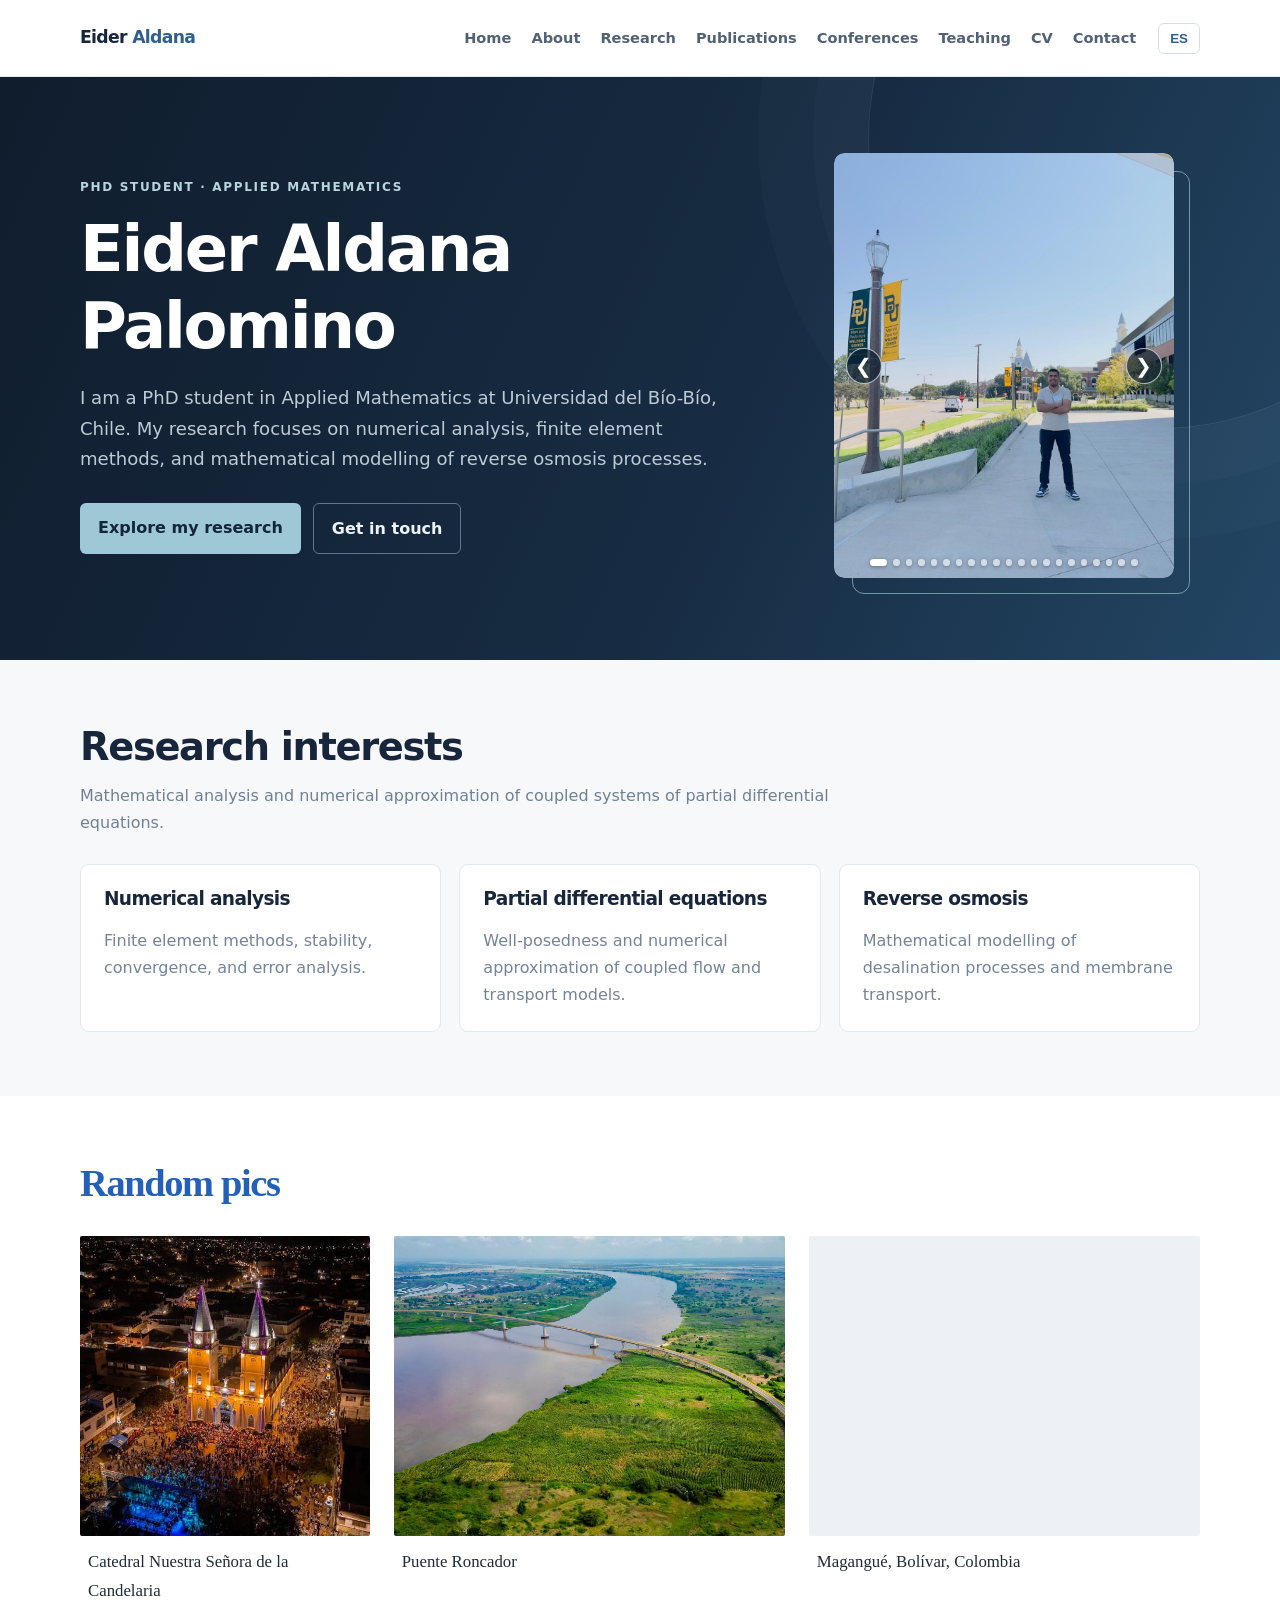
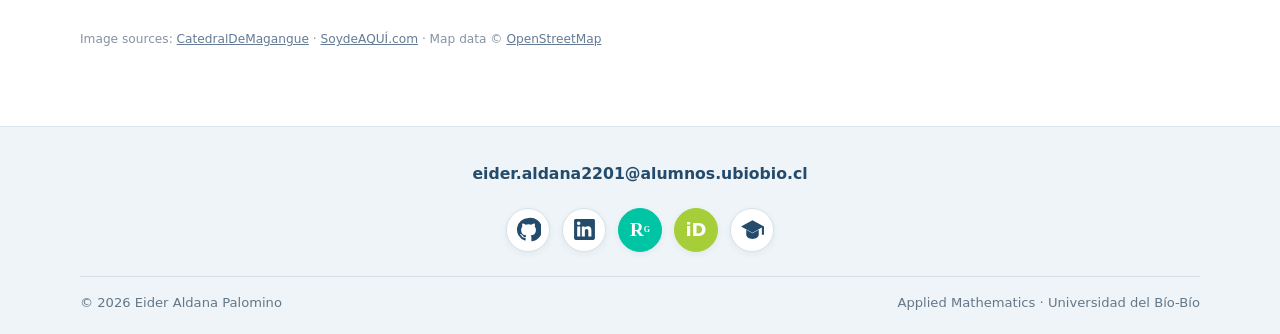
==== index.html @ 588ac763 "Publish academic personal website" ====
<!doctype html>
<html lang="en">
<head>
  <meta charset="utf-8">
  <meta name="viewport" content="width=device-width, initial-scale=1">
  <meta name="description" content="Academic website of Eider Aldana Palomino, PhD student in Applied Mathematics.">
  <title>Eider Aldana | Applied Mathematics</title>
  <link rel="stylesheet" href="styles.css">
</head>
<body data-en-title="Eider Aldana | Applied Mathematics" data-es-title="Eider Aldana | Matemática Aplicada">

<header class="site-header">
  <div class="container header-inner">
    <a class="brand" href="index.html">Eider <span>Aldana</span></a>
    <button class="menu-toggle" aria-label="Open navigation">Menu</button>
    <div class="nav-wrap">
      <nav aria-label="Main navigation">
        <a href="index.html" data-en="Home" data-es="Inicio">Home</a>
        <a href="about.html" data-en="About" data-es="Perfil">About</a>
        <a href="research.html" data-en="Research" data-es="Investigación">Research</a>
        <a href="publications.html" data-en="Publications" data-es="Publicaciones">Publications</a>
        <a href="conferences.html" data-en="Conferences" data-es="Congresos">Conferences</a>
        <a href="teaching.html" data-en="Teaching" data-es="Docencia">Teaching</a>
        <a href="cv.html" data-en="CV" data-es="CV">CV</a>
        <a href="contact.html" data-en="Contact" data-es="Contacto">Contact</a>
      </nav>
      <button class="lang-switch" data-lang-label aria-label="Change language">ES</button>
    </div>
  </div>
</header>

<main>
  <section class="hero">
    <div class="container hero-grid">
      <div>
        <div class="eyebrow" data-en="PhD student · Applied Mathematics" data-es="Estudiante de Doctorado · Matemática Aplicada">PhD student · Applied Mathematics</div>
        <h1>Eider Aldana<br>Palomino</h1>
        <p class="lead" data-en="I am a PhD student in Applied Mathematics at Universidad del Bío-Bío, Chile. My research focuses on numerical analysis, finite element methods, and mathematical modelling of reverse osmosis processes." data-es="Soy estudiante del Doctorado en Matemática Aplicada de la Universidad del Bío-Bío, Chile. Mi investigación se centra en análisis numérico, métodos de elementos finitos y modelación matemática de procesos de ósmosis inversa.">I am a PhD student in Applied Mathematics at Universidad del Bío-Bío, Chile. My research focuses on numerical analysis, finite element methods, and mathematical modelling of reverse osmosis processes.</p>
        <div class="hero-actions">
          <a class="button" href="research.html" data-en="Explore my research" data-es="Conoce mi investigación">Explore my research</a>
          <a class="button secondary" href="contact.html" data-en="Get in touch" data-es="Contacto">Get in touch</a>
        </div>
      </div>
      <div class="portrait-wrap photo-carousel" role="region" aria-roledescription="carousel" aria-label="Photo gallery">
        <div class="carousel-stage">
          <img class="portrait carousel-image is-active" src="assets/profile.jpg" alt="Eider Aldana at Baylor University campus" fetchpriority="high">
        </div>
        <button class="carousel-control carousel-prev" type="button" aria-label="Previous photo">&#10094;</button>
        <button class="carousel-control carousel-next" type="button" aria-label="Next photo">&#10095;</button>
        <div class="carousel-indicators" aria-label="Choose a photo"></div>
      </div>
    </div>
  </section>
  <section class="section">
    <div class="container">
      <h2 data-en="Research interests" data-es="Líneas de investigación">Research interests</h2>
      <p class="section-intro" data-en="Mathematical analysis and numerical approximation of coupled systems of partial differential equations." data-es="Análisis matemático y aproximación numérica de sistemas acoplados de ecuaciones diferenciales parciales.">Mathematical analysis and numerical approximation of coupled systems of partial differential equations.</p>
      <div class="cards">
        <article class="card"><h3 data-en="Numerical analysis" data-es="Análisis numérico">Numerical analysis</h3><p data-en="Finite element methods, stability, convergence, and error analysis." data-es="Métodos de elementos finitos, estabilidad, convergencia y análisis de error.">Finite element methods, stability, convergence, and error analysis.</p></article>
        <article class="card"><h3 data-en="Partial differential equations" data-es="Ecuaciones diferenciales parciales">Partial differential equations</h3><p data-en="Well-posedness and numerical approximation of coupled flow and transport models." data-es="Buena formulación y aproximación numérica de modelos acoplados de flujo y transporte.">Well-posedness and numerical approximation of coupled flow and transport models.</p></article>
        <article class="card"><h3 data-en="Reverse osmosis" data-es="Ósmosis inversa">Reverse osmosis</h3><p data-en="Mathematical modelling of desalination processes and membrane transport." data-es="Modelación matemática de procesos de desalinización y transporte a través de membranas.">Mathematical modelling of desalination processes and membrane transport.</p></article>
      </div>
    </div>
  </section>

  <section class="section random-pics">
    <div class="container">
      <h2 data-en="Random pics" data-es="Fotografías">Random pics</h2>
      <div class="photo-grid">
        <figure class="photo-card">
          <img src="assets/Iglesia.jpeg" alt="Catedral Nuestra Señora de la Candelaria in Barranquilla">
          <figcaption data-en="Catedral Nuestra Señora de la Candelaria" data-es="Catedral Nuestra Señora de la Candelaria">Catedral Nuestra Señora de la Candelaria</figcaption>
        </figure>
        <figure class="photo-card">
          <img src="assets/Puente.jpg" alt="Puente Roncador">
          <figcaption data-en="Puente Roncador" data-es="Puente Roncador">Puente Roncador</figcaption>
        </figure>
        <figure class="photo-card map-card">
          <iframe title="Map of Magangué, Bolívar, Colombia" loading="lazy"
            src="https://www.openstreetmap.org/export/embed.html?bbox=-74.82%2C9.20%2C-74.69%2C9.29&layer=mapnik&marker=9.2412%2C-74.7567"></iframe>
          <figcaption data-en="Magangué, Bolívar, Colombia" data-es="Magangué, Bolívar, Colombia">Magangué, Bolívar, Colombia</figcaption>
        </figure>
      </div>
      <p class="image-credits">Image sources: <a href="https://www.facebook.com/CatedralDeMagangue/photos/929983806004575/" target="_blank" rel="noopener">CatedralDeMagangue</a> · <a href="https://www.facebook.com/soydeaqui.co/posts/el-imponente-puente-roncador-ubicado-en-magangu%C3%A9-bol%C3%ADvar/1039724441500124/" target="_blank" rel="noopener">SoydeAQUÍ.com</a> · Map data © <a href="https://www.openstreetmap.org/" target="_blank" rel="noopener">OpenStreetMap</a></p>
    </div>
  </section>

</main>

<footer class="site-footer">
  <div class="footer-pattern"></div>
  <div class="container footer-content">
    <p class="footer-email"><a href="mailto:eider.aldana2201@alumnos.ubiobio.cl">eider.aldana2201@alumnos.ubiobio.cl</a></p>
    <div class="social-icons" aria-label="Academic and social profiles">
      <a href="https://github.com/eideraldana22-glitch" target="_blank" rel="noopener" aria-label="GitHub" title="GitHub"><svg viewBox="0 0 24 24" aria-hidden="true"><path fill="currentColor" d="M12 .9a11.1 11.1 0 0 0-3.51 21.63c.55.1.76-.24.76-.54v-2.1c-3.1.67-3.76-1.32-3.76-1.32-.5-1.28-1.23-1.62-1.23-1.62-1.01-.69.08-.68.08-.68 1.12.08 1.71 1.15 1.71 1.15 1 .1.75 2.45 3.3 1.75.1-.72.39-1.21.7-1.49-2.48-.28-5.09-1.24-5.09-5.52 0-1.22.44-2.22 1.15-3-.12-.28-.5-1.42.11-2.96 0 0 .94-.3 3.05 1.15a10.6 10.6 0 0 1 5.55 0c2.11-1.45 3.05-1.15 3.05-1.15.61 1.54.23 2.68.11 2.96.72.78 1.15 1.78 1.15 3 0 4.29-2.61 5.23-5.1 5.51.4.35.75 1.02.75 2.06v3.06c0 .3.2.65.76.54A11.1 11.1 0 0 0 12 .9Z"/></svg></a>
      <a href="https://www.linkedin.com/in/eider-aldana-palomino-7b8054126/" target="_blank" rel="noopener" aria-label="LinkedIn" title="LinkedIn"><svg viewBox="0 0 24 24" aria-hidden="true"><path fill="currentColor" d="M20.45 2H3.55C2.69 2 2 2.68 2 3.52v16.96c0 .84.69 1.52 1.55 1.52h16.9c.86 0 1.55-.68 1.55-1.52V3.52c0-.84-.69-1.52-1.55-1.52ZM7.93 18.6H4.98V9.1h2.95v9.5ZM6.45 7.8a1.71 1.71 0 1 1 0-3.42 1.71 1.71 0 0 1 0 3.42Zm12.17 10.8h-2.94v-4.62c0-1.1-.02-2.52-1.54-2.52-1.54 0-1.78 1.2-1.78 2.44v4.7H9.42V9.1h2.82v1.3h.04c.39-.74 1.35-1.52 2.78-1.52 2.98 0 3.56 1.96 3.56 4.5v5.22Z"/></svg></a>
      <a class="researchgate" href="https://www.researchgate.net/profile/Eider-Aldana?ev=hdr_xprf" target="_blank" rel="noopener" aria-label="ResearchGate" title="ResearchGate">R<sup>G</sup></a>
      <a class="orcid" href="https://orcid.org/my-orcid?orcid=0009-0004-5423-2058" target="_blank" rel="noopener" aria-label="ORCID" title="ORCID">iD</a>
      <a href="https://scholar.google.com/citations?user=9S6vD0QAAAAJ&hl=es&oi=ao" target="_blank" rel="noopener" aria-label="Google Scholar" title="Google Scholar"><svg viewBox="0 0 24 24" aria-hidden="true"><path fill="currentColor" d="M12 3 1 9l11 6 9-4.91V17h2V9L12 3Zm-6 9.27V17c0 2.21 2.69 4 6 4s6-1.79 6-4v-4.73l-6 3.27-6-3.27Z"/></svg></a>
    </div>
    <div class="footer-bottom"><span>© 2026 Eider Aldana Palomino</span><span data-en="Applied Mathematics · Universidad del Bío-Bío" data-es="Matemática Aplicada · Universidad del Bío-Bío">Applied Mathematics · Universidad del Bío-Bío</span></div>
  </div>
</footer>
<script src="script.js"></script>

</body>
</html>
---- styles.css ----
:root {
  --ink: #17263a;
  --muted: #64748b;
  --paper: #f7f8fa;
  --white: #fff;
  --line: #e4e9ef;
  --blue: #315f91;
  --blue-dark: #203f62;
  --cyan: #9ec8d6;
  --navy: #14263a;
  --navy-deep: #0e1b2a;
  --max: 1120px;
}
* { box-sizing: border-box; }
html { scroll-behavior: smooth; }
body { margin: 0; color: var(--ink); background: var(--paper); font: 16px/1.7 Inter, ui-sans-serif, system-ui, -apple-system, BlinkMacSystemFont, "Segoe UI", sans-serif; }
a { color: var(--blue); text-decoration: none; }
a:hover { color: var(--cyan); }
.container { width: min(var(--max), calc(100% - 44px)); margin: 0 auto; }
.site-header { position: sticky; top: 0; z-index: 20; background: rgba(255,255,255,.96); border-bottom: 1px solid var(--line); backdrop-filter: blur(12px); }
.header-inner { min-height: 76px; display: flex; align-items: center; justify-content: space-between; gap: 24px; }
.brand { color: var(--ink); font-weight: 800; letter-spacing: -.04em; font-size: 1.08rem; white-space: nowrap; }
.brand span { color: var(--blue); }
.nav-wrap { display: flex; align-items: center; gap: 22px; }
nav { display: flex; align-items: center; gap: 20px; }
nav a { color: #536174; font-size: .91rem; font-weight: 600; }
nav a:hover, nav a[aria-current="page"] { color: var(--blue); }
nav a[aria-current="page"] { box-shadow: inset 0 -2px var(--cyan); padding-bottom: 7px; }
.lang-switch { border: 1px solid #d6dee7; background: white; color: var(--blue); border-radius: 6px; padding: 7px 11px; font-weight: 700; cursor: pointer; }
.menu-toggle { display: none; border: 1px solid var(--line); background: white; border-radius: 8px; padding: 8px 10px; color: var(--ink); }
.hero { background: linear-gradient(115deg,#101d2d 0%,#172c43 58%,#234664 100%); color: white; padding: 76px 0 82px; position: relative; overflow: hidden; }
.hero:after { content: ""; position: absolute; width: 580px; height: 580px; border: 1px solid rgba(185,218,230,.12); border-radius: 50%; right: -170px; top: -230px; box-shadow: 0 0 0 55px rgba(185,218,230,.025),0 0 0 110px rgba(185,218,230,.02); }
.hero-grid { display: grid; grid-template-columns: 1.25fr .75fr; gap: 72px; align-items: center; position: relative; z-index: 1; }
.eyebrow { color: #b8d4df; font-weight: 800; text-transform: uppercase; letter-spacing: .14em; font-size: .75rem; }
h1,h2,h3 { line-height: 1.2; letter-spacing: -.035em; }
h1 { font-size: clamp(2.6rem, 5vw, 4.4rem); margin: 14px 0 18px; }
.hero h1 span { color: var(--cyan); }
h2 { font-size: clamp(1.8rem, 3vw, 2.45rem); margin: 0 0 20px; }
h3 { font-size: 1.16rem; margin: 0 0 8px; }
.lead { color: #bdcbd7; font-size: 1.13rem; max-width: 680px; }
.hero-actions { display: flex; flex-wrap: wrap; gap: 12px; margin-top: 28px; }
.button { display: inline-block; padding: 11px 18px; border-radius: 6px; background: var(--cyan); color: #13263a; font-weight: 750; }
.button:hover { background: #c4e0e8; color: #13263a; }
.button.secondary { background: transparent; color: #edf3f7; border: 1px solid #62758a; }
.button.secondary:hover { background: rgba(255,255,255,.08); }
.portrait-wrap { position: relative; max-width: 340px; justify-self: center; }
.portrait-wrap:before { content: ""; position: absolute; inset: 18px -16px -16px 18px; border: 1px solid rgba(158,200,214,.65); border-radius: 12px; }
.portrait { position: relative; display: block; width: 100%; aspect-ratio: 4/5; object-fit: cover; object-position: 56% 45%; border-radius: 10px; box-shadow: 0 18px 50px #07142166; }
.page-hero { background: linear-gradient(115deg,#101d2d 0%,#172c43 58%,#234664 100%); color: white; padding: 58px 0 52px; }
.page-hero h1 { font-size: clamp(2.25rem, 4vw, 3.3rem); margin: 8px 0 10px; }
.page-hero p { color: #bdcbd7; max-width: 760px; margin: 0; }
.section { padding: 64px 0; }
.section.alt { background: #eef2f6; }
.section-intro { max-width: 760px; color: #718093; margin-top: -8px; }
.cards { display: grid; grid-template-columns: repeat(3, 1fr); gap: 18px; margin-top: 28px; }
.card { border: 1px solid #e2e8ee; border-radius: 9px; padding: 23px; background: white; }
.card p { color: #748397; margin-bottom: 0; }
.tag-list { display: flex; flex-wrap: wrap; gap: 8px; padding: 0; list-style: none; }
.tag-list li { background: #eaf0f5; color: #34516b; border-radius: 4px; padding: 5px 11px; font-size: .84rem; font-weight: 650; }
.content-narrow { max-width: 850px; }
.prose p { color: #687789; }
.prose ul { padding-left: 22px; }
.prose li { margin: 8px 0; }
.item { padding: 22px 0; border-bottom: 1px solid var(--line); }
.item:first-child { padding-top: 0; }
.meta { color: #738194; font-size: .91rem; }
.site-footer { background: var(--navy-deep); padding: 28px 0; color: #8fa0b0; font-size: .88rem; }
.footer-inner { display: flex; justify-content: space-between; gap: 18px; flex-wrap: wrap; }
.inline-links { display: flex; gap: 16px; flex-wrap: wrap; }
.site-footer a { color: #b7c8d3; }
.notice { border-left: 3px solid var(--cyan); padding: 12px 16px; background: #eef4f7; color: #405b70; border-radius: 0 7px 7px 0; }
@media (max-width: 900px) { .nav-wrap { gap: 12px; } nav { gap: 12px; } nav a { font-size: .84rem; } .hero-grid { gap: 38px; } }
@media (max-width: 720px) {
  .header-inner { min-height: 68px; }
  .menu-toggle { display: inline-block; }
  .nav-wrap { display: none; position: absolute; top: 68px; left: 0; right: 0; padding: 18px 22px; background: white; border-bottom: 1px solid var(--line); align-items: flex-start; }
  .nav-wrap.open { display: flex; flex-direction: column; }
  nav { flex-direction: column; align-items: flex-start; width: 100%; gap: 12px; }
  .hero { padding: 52px 0 60px; }
  .hero-grid { grid-template-columns: 1fr; gap: 38px; }
  .portrait-wrap { width: min(76%, 300px); }
  .cards { grid-template-columns: 1fr; }
  .section { padding: 48px 0; }
}


.random-pics { background: #fff; }
.random-pics h2 { color: #245fba; font-family: Georgia, serif; }
.photo-grid { display: grid; grid-template-columns: 1fr 1.35fr 1.35fr; gap: 24px; align-items: start; margin-top: 30px; }
.photo-card { margin: 0; min-width: 0; }
.photo-card img, .photo-card iframe { display: block; width: 100%; height: 300px; object-fit: cover; border: 0; border-radius: 2px; background: #edf1f5; }
.photo-card figcaption { padding: 12px 8px 0; color: #202b38; font-family: Georgia, serif; font-size: 1.05rem; }
.image-credits { margin-top: 24px; color: #8793a1; font-size: .76rem; }
.image-credits a { color: #647b95; text-decoration: underline; }
.site-footer { position: relative; overflow: hidden; background: #050608; color: #dce4ec; padding: 34px 0 22px; }
.footer-pattern { position: absolute; inset: 0; opacity: .75; pointer-events: none; background: repeating-linear-gradient(135deg, transparent 0 38px, rgba(255,255,255,.07) 39px 48px, transparent 49px 88px), linear-gradient(110deg, transparent 48%, #087bd8 48.2% 49%, transparent 49.2% 100%), linear-gradient(70deg, transparent 58%, #e94a22 58.2% 59%, transparent 59.2% 100%), linear-gradient(130deg, transparent 69%, #a43bb9 69.2% 70%, transparent 70.2% 100%), linear-gradient(45deg, transparent 82%, #d82e65 82.2% 83%, transparent 83.2% 100%), linear-gradient(135deg, transparent 91%, #f0d400 91.2% 92%, transparent 92.2% 100%); }
.footer-content { position: relative; z-index: 1; text-align: center; }
.footer-email { margin: 4px 0 22px; font-size: 1.02rem; font-weight: 600; }
.footer-email a { color: white; text-decoration: underline; }
.social-icons { display: flex; justify-content: center; align-items: center; gap: 17px; }
.social-icons a { display: flex; width: 48px; height: 48px; align-items: center; justify-content: center; border-radius: 50%; background: #f8fafc; color: #111827; transition: transform .2s ease; font-weight: 700; }
.social-icons a:hover { transform: translateY(-4px); color: #245fba; }
.social-icons svg { width: 25px; height: 25px; }
.social-icons .researchgate { background: #00c5a4; color: white; font-family: Georgia,serif; font-size: 21px; }
.social-icons .researchgate sup { font-size: 9px; }
.social-icons .orcid { background: #a6ce39; color: white; font-size: 20px; }
.footer-bottom { display: flex; justify-content: space-between; flex-wrap: wrap; gap: 10px; border-top: 1px solid #ffffff26; margin-top: 26px; padding-top: 16px; color: #aab7c4; font-size: .82rem; }
@media (max-width: 760px) { .photo-grid { grid-template-columns: 1fr; gap: 22px; } .photo-card img, .photo-card iframe { height: 270px; } .footer-bottom { justify-content: center; text-align: center; } }


/* Minimal academic footer */
.site-footer {
  position: relative;
  overflow: hidden;
  background: #eef4f7;
  color: #526477;
  padding: 34px 0 20px;
  border-top: 1px solid #dce6ec;
}
.footer-pattern { display: none; }
.footer-content { position: relative; z-index: 1; text-align: center; }
.footer-email { margin: 0 0 20px; font-size: .98rem; font-weight: 600; }
.footer-email a { color: #173b5e; text-decoration: none; }
.footer-email a:hover { color: #087eaa; text-decoration: underline; }
.social-icons { display: flex; justify-content: center; align-items: center; gap: 12px; flex-wrap: wrap; }
.social-icons a,
.social-icons .researchgate,
.social-icons .orcid {
  display: flex;
  width: 44px;
  height: 44px;
  align-items: center;
  justify-content: center;
  border-radius: 50%;
  background: #ffffff;
  color: #244b6b;
  border: 1px solid #d6e2e9;
  box-shadow: 0 2px 7px rgba(27, 57, 79, .06);
  transition: transform .2s ease, background .2s ease, color .2s ease;
}
.social-icons .researchgate {
  background: #00c5a4;
  color: #ffffff;
  border-color: #00c5a4;
}
.social-icons .orcid {
  background: #a6ce39;
  color: #ffffff;
  border-color: #a6ce39;
}
.social-icons a:hover {
  transform: translateY(-3px);
  background: #dff1f6;
  color: #087eaa;
}
.social-icons .researchgate { font-family: Georgia,serif; font-size: 19px; }
.social-icons .researchgate sup { font-size: 8px; }
.social-icons .orcid { font-size: 18px; }
.footer-bottom {
  display: flex;
  justify-content: space-between;
  flex-wrap: wrap;
  gap: 10px;
  border-top: 1px solid #d4e0e7;
  margin-top: 24px;
  padding-top: 15px;
  color: #647789;
  font-size: .82rem;
}
.site-footer a { color: #244b6b; }
@media (max-width: 760px) {
  .footer-bottom { justify-content: center; text-align: center; }
}

/* Automatic photo carousel in the home-page hero */
.photo-carousel { width: min(100%, 340px); aspect-ratio: 4 / 5; }
.carousel-stage { position: absolute; inset: 0; overflow: hidden; border-radius: 10px; }
.carousel-image {
  position: absolute; inset: 0; width: 100%; height: 100%;
  aspect-ratio: auto; object-fit: cover; object-position: center;
  opacity: 0; transition: opacity .8s ease; box-shadow: none; border-radius: 10px;
}
.carousel-image.is-active { opacity: 1; }
.carousel-control {
  position: absolute; z-index: 3; top: 50%; transform: translateY(-50%);
  width: 36px; height: 36px; border: 1px solid rgba(255,255,255,.65);
  border-radius: 50%; background: rgba(12, 29, 46, .68); color: #fff;
  font-size: 20px; line-height: 1; cursor: pointer; display: grid; place-items: center;
  transition: background .2s ease, opacity .2s ease;
}
.carousel-control:hover, .carousel-control:focus-visible { background: rgba(12, 29, 46, .95); }
.carousel-prev { left: 12px; }
.carousel-next { right: 12px; }
.carousel-indicators {
  position: absolute; z-index: 3; left: 0; right: 0; bottom: 12px;
  display: flex; justify-content: center; align-items: center; gap: 6px; padding: 0 36px;
}
.carousel-indicators button {
  width: 7px; height: 7px; padding: 0; border: 0; border-radius: 50%;
  background: rgba(255,255,255,.58); cursor: pointer; box-shadow: 0 1px 4px rgba(0,0,0,.35);
}
.carousel-indicators button[aria-current="true"] { width: 19px; border-radius: 5px; background: #fff; }
.carousel-control:focus-visible, .carousel-indicators button:focus-visible { outline: 2px solid #fff; outline-offset: 3px; }
@media (max-width: 760px) { .photo-carousel { width: min(76%, 300px); } }
@media (prefers-reduced-motion: reduce) { .carousel-image, .carousel-control { transition: none; } }
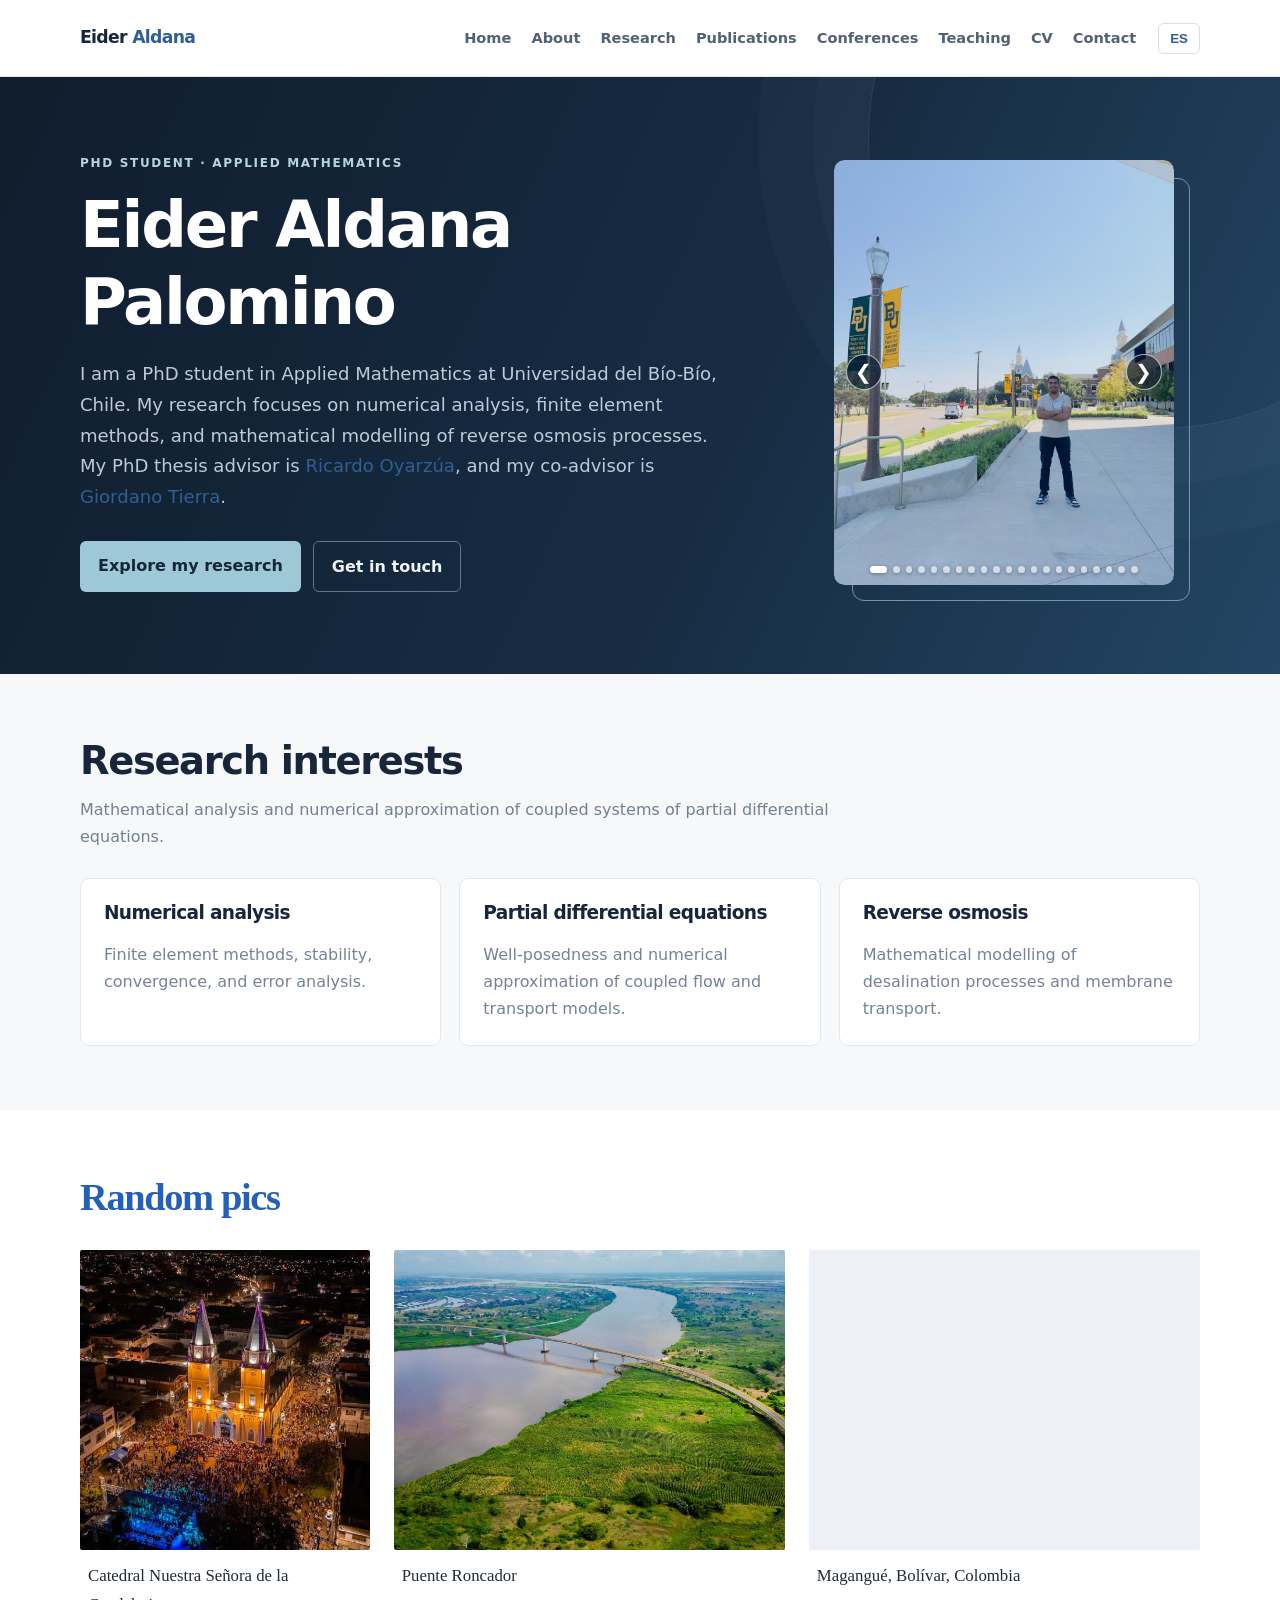
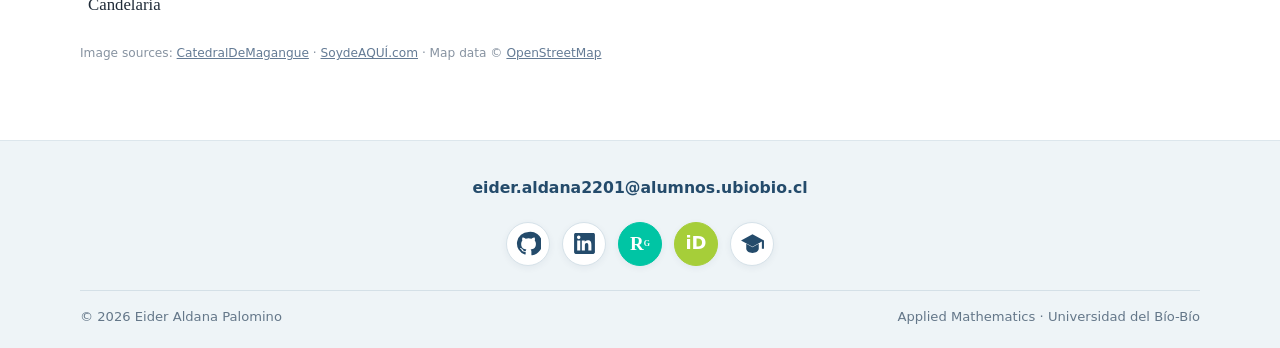
==== commit bbf5f8b6: "Update the academic biography" ====
--- a/index.html
+++ b/index.html
@@ -35,7 +35,7 @@
       <div>
         <div class="eyebrow" data-en="PhD student · Applied Mathematics" data-es="Estudiante de Doctorado · Matemática Aplicada">PhD student · Applied Mathematics</div>
         <h1>Eider Aldana<br>Palomino</h1>
-        <p class="lead" data-en="I am a PhD student in Applied Mathematics at Universidad del Bío-Bío, Chile. My research focuses on numerical analysis, finite element methods, and mathematical modelling of reverse osmosis processes." data-es="Soy estudiante del Doctorado en Matemática Aplicada de la Universidad del Bío-Bío, Chile. Mi investigación se centra en análisis numérico, métodos de elementos finitos y modelación matemática de procesos de ósmosis inversa.">I am a PhD student in Applied Mathematics at Universidad del Bío-Bío, Chile. My research focuses on numerical analysis, finite element methods, and mathematical modelling of reverse osmosis processes.</p>
+        <p class="lead"><span data-en="I am a PhD student in Applied Mathematics at Universidad del Bío-Bío, Chile. My research focuses on numerical analysis, finite element methods, and mathematical modelling of reverse osmosis processes. My PhD thesis advisor is " data-es="Soy estudiante del Doctorado en Matemática Aplicada de la Universidad del Bío-Bío, Chile. Mi investigación se centra en análisis numérico, métodos de elementos finitos y modelación matemática de procesos de ósmosis inversa. Mi director de tesis doctoral es ">I am a PhD student in Applied Mathematics at Universidad del Bío-Bío, Chile. My research focuses on numerical analysis, finite element methods, and mathematical modelling of reverse osmosis processes. My PhD thesis advisor is </span><a href="https://ciencias.ubiobio.cl/royarzua/">Ricardo Oyarzúa</a><span data-en=", and my co-advisor is " data-es=", y mi codirector es">, and my co-advisor is </span><a href="https://sites.cos.unt.edu/~gt0141/">Giordano Tierra</a>.</p>
         <div class="hero-actions">
           <a class="button" href="research.html" data-en="Explore my research" data-es="Conoce mi investigación">Explore my research</a>
           <a class="button secondary" href="contact.html" data-en="Get in touch" data-es="Contacto">Get in touch</a>
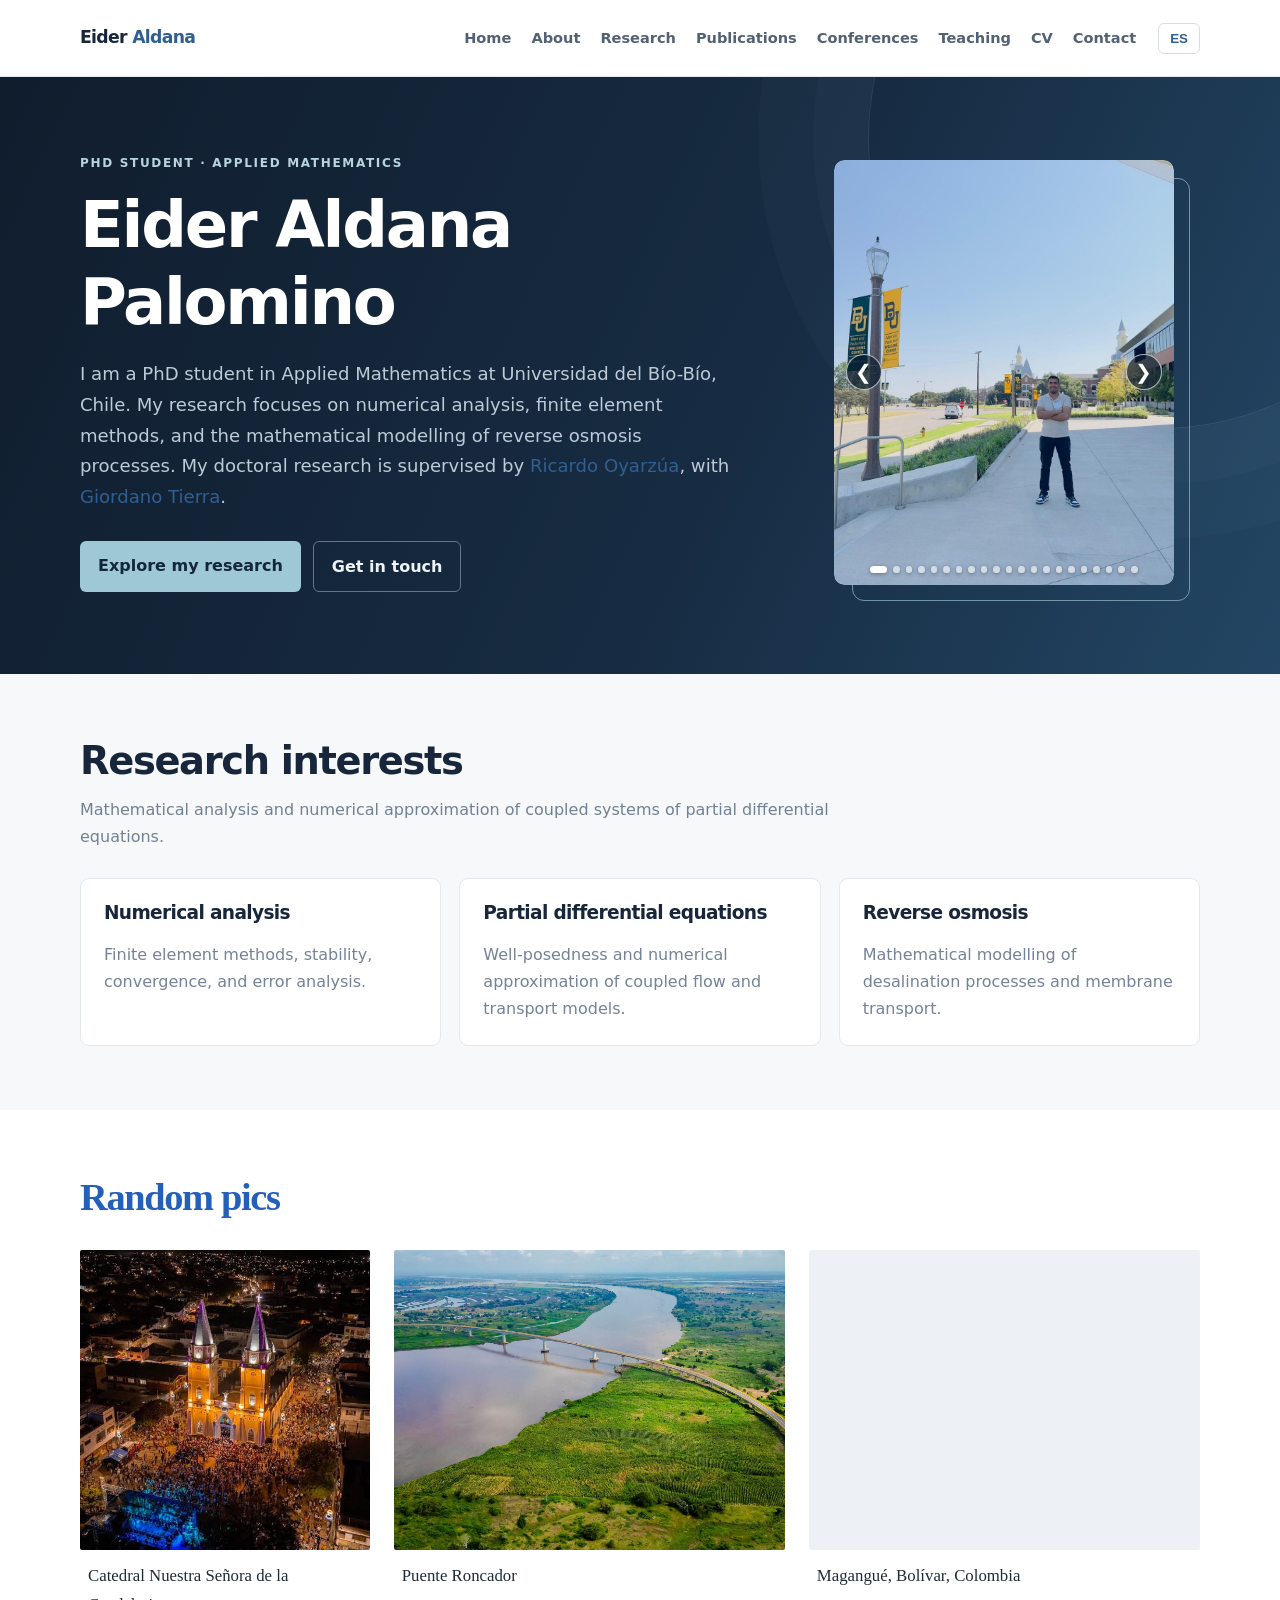
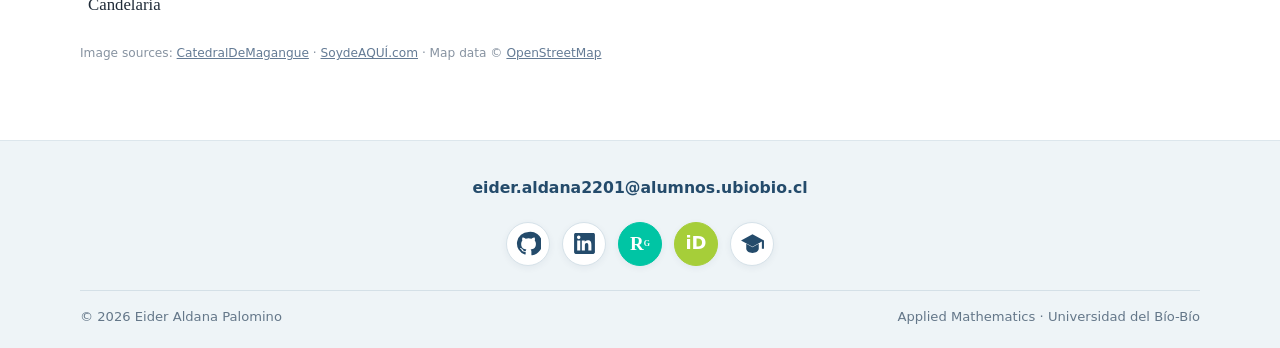
==== commit 485e0c6a: "Update academic biography" ====
--- a/index.html
+++ b/index.html
@@ -35,7 +35,7 @@
       <div>
         <div class="eyebrow" data-en="PhD student · Applied Mathematics" data-es="Estudiante de Doctorado · Matemática Aplicada">PhD student · Applied Mathematics</div>
         <h1>Eider Aldana<br>Palomino</h1>
-        <p class="lead"><span data-en="I am a PhD student in Applied Mathematics at Universidad del Bío-Bío, Chile. My research focuses on numerical analysis, finite element methods, and mathematical modelling of reverse osmosis processes. My PhD thesis advisor is " data-es="Soy estudiante del Doctorado en Matemática Aplicada de la Universidad del Bío-Bío, Chile. Mi investigación se centra en análisis numérico, métodos de elementos finitos y modelación matemática de procesos de ósmosis inversa. Mi director de tesis doctoral es ">I am a PhD student in Applied Mathematics at Universidad del Bío-Bío, Chile. My research focuses on numerical analysis, finite element methods, and mathematical modelling of reverse osmosis processes. My PhD thesis advisor is </span><a href="https://ciencias.ubiobio.cl/royarzua/">Ricardo Oyarzúa</a><span data-en=", and my co-advisor is " data-es=", y mi codirector es">, and my co-advisor is </span><a href="https://sites.cos.unt.edu/~gt0141/">Giordano Tierra</a>.</p>
+        <p class="lead"><span data-en="I am a PhD student in Applied Mathematics at Universidad del Bío-Bío, Chile. My research focuses on numerical analysis, finite element methods, and the mathematical modelling of reverse osmosis processes. My doctoral research is supervised by " data-es="Soy estudiante del Doctorado en Matemática Aplicada de la Universidad del Bío-Bío, Chile. Mi investigación se centra en el análisis numérico, los métodos de elementos finitos y la modelación matemática de procesos de ósmosis inversa. Mi investigación doctoral está dirigida por ">I am a PhD student in Applied Mathematics at Universidad del Bío-Bío, Chile. My research focuses on numerical analysis, finite element methods, and the mathematical modelling of reverse osmosis processes. My doctoral research is supervised by </span><a href="https://ciencias.ubiobio.cl/royarzua/">Ricardo Oyarzúa</a><span data-en=", with " data-es=", con la codirección de "> , with </span><a href="https://sites.cos.unt.edu/~gt0141/">Giordano Tierra</a>.</p>
         <div class="hero-actions">
           <a class="button" href="research.html" data-en="Explore my research" data-es="Conoce mi investigación">Explore my research</a>
           <a class="button secondary" href="contact.html" data-en="Get in touch" data-es="Contacto">Get in touch</a>
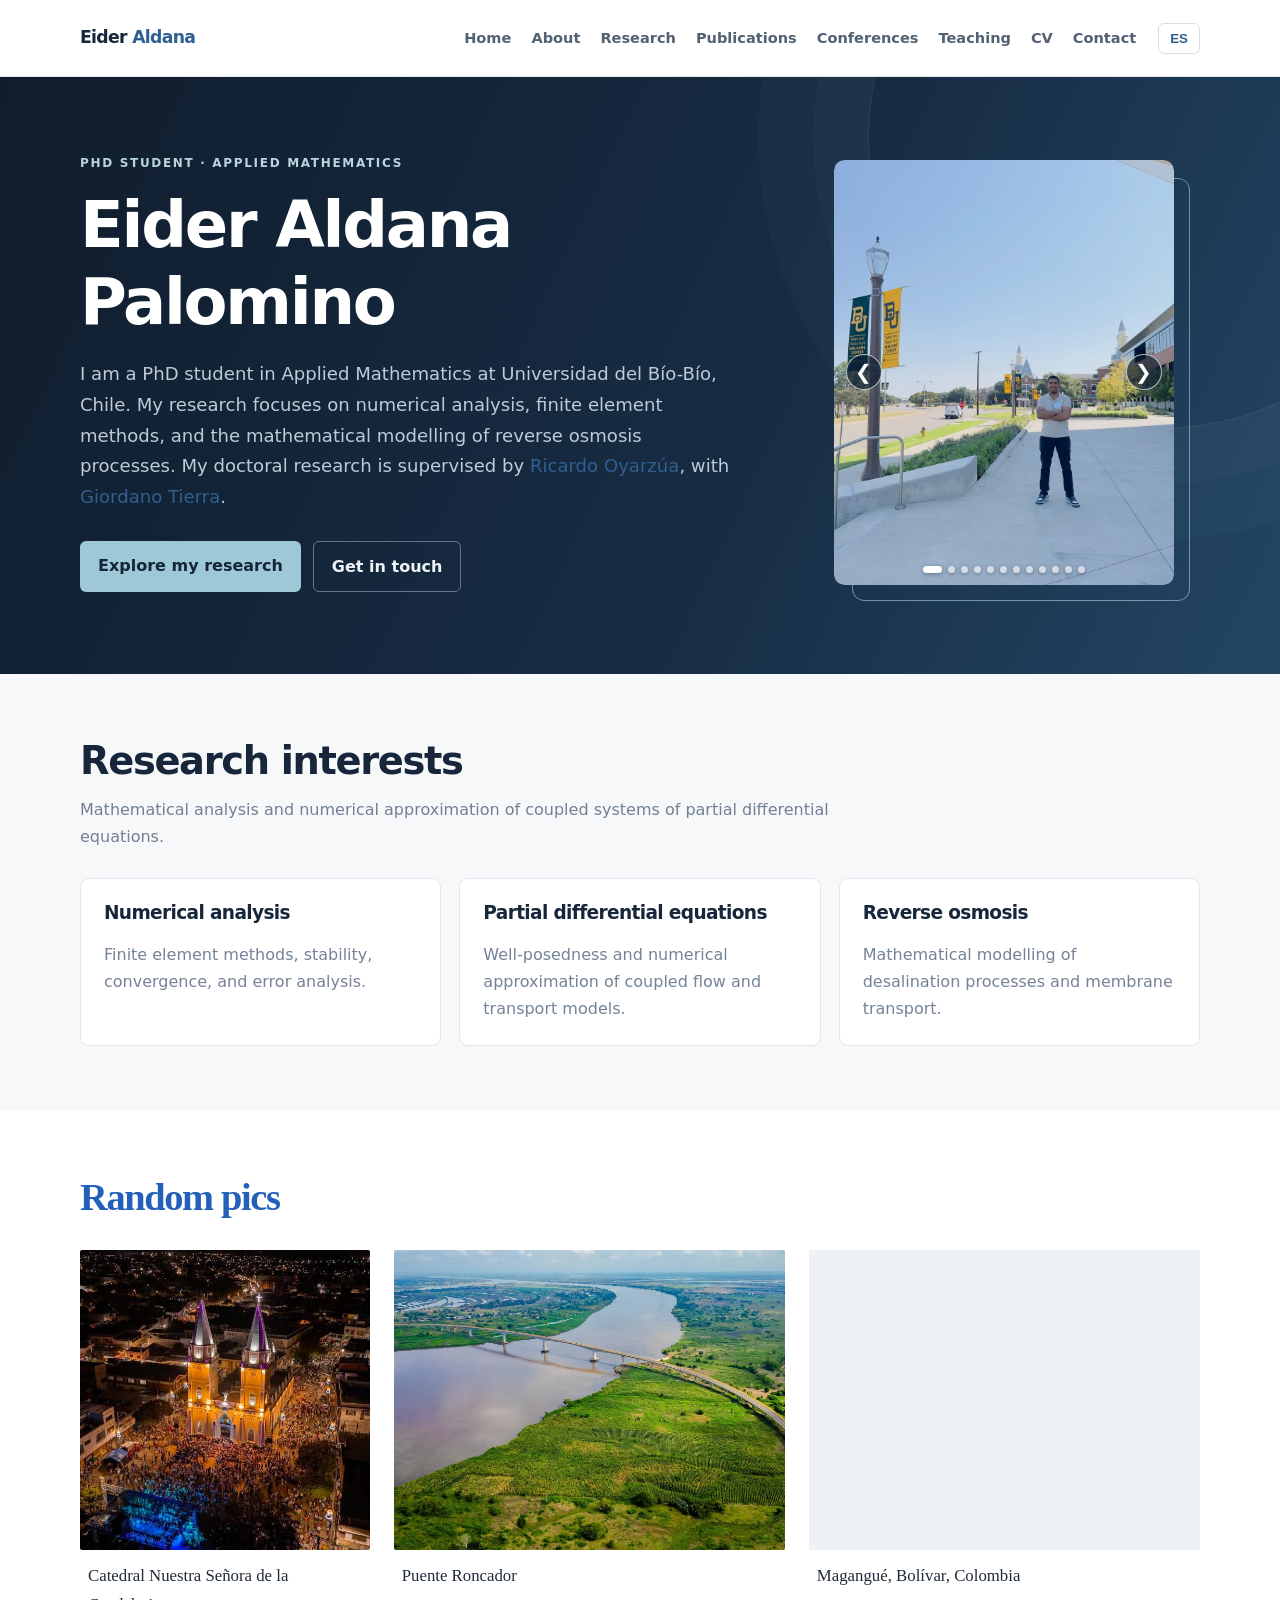
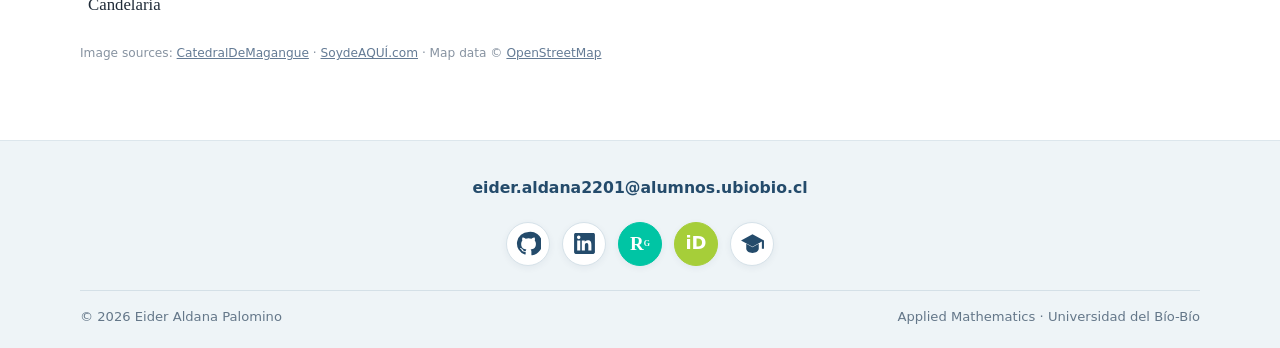
==== commit cee48205: "New Update" ====
--- a/index.html
+++ b/index.html
@@ -35,7 +35,7 @@
       <div>
         <div class="eyebrow" data-en="PhD student · Applied Mathematics" data-es="Estudiante de Doctorado · Matemática Aplicada">PhD student · Applied Mathematics</div>
         <h1>Eider Aldana<br>Palomino</h1>
-        <p class="lead"><span data-en="I am a PhD student in Applied Mathematics at Universidad del Bío-Bío, Chile. My research focuses on numerical analysis, finite element methods, and the mathematical modelling of reverse osmosis processes. My doctoral research is supervised by " data-es="Soy estudiante del Doctorado en Matemática Aplicada de la Universidad del Bío-Bío, Chile. Mi investigación se centra en el análisis numérico, los métodos de elementos finitos y la modelación matemática de procesos de ósmosis inversa. Mi investigación doctoral está dirigida por ">I am a PhD student in Applied Mathematics at Universidad del Bío-Bío, Chile. My research focuses on numerical analysis, finite element methods, and the mathematical modelling of reverse osmosis processes. My doctoral research is supervised by </span><a href="https://ciencias.ubiobio.cl/royarzua/">Ricardo Oyarzúa</a><span data-en=", with " data-es=", con la codirección de "> , with </span><a href="https://sites.cos.unt.edu/~gt0141/">Giordano Tierra</a>.</p>
+        <p class="lead"><span data-en="I am a PhD student in Applied Mathematics at Universidad del Bío-Bío, Chile. My research focuses on numerical analysis, finite element methods, and the mathematical modelling of reverse osmosis processes. My doctoral research is supervised by " data-es="Soy estudiante del Doctorado en Matemática Aplicada de la Universidad del Bío-Bío, Chile. Mi investigación se centra en el análisis numérico, los métodos de elementos finitos y la modelación matemática de procesos de ósmosis inversa. Mi investigación doctoral está dirigida por ">I am a PhD student in Applied Mathematics at Universidad del Bío-Bío, Chile. My research focuses on numerical analysis, finite element methods, and the mathematical modelling of reverse osmosis processes. My doctoral research is supervised by </span><a href="https://ciencias.ubiobio.cl/royarzua/" target="_blank" rel="noopener">Ricardo Oyarzúa</a><span data-en=", with " data-es=", con la codirección de "> , with </span><a href="https://sites.cos.unt.edu/~gt0141/" target="_blank" rel="noopener">Giordano Tierra</a>.</p>
         <div class="hero-actions">
           <a class="button" href="research.html" data-en="Explore my research" data-es="Conoce mi investigación">Explore my research</a>
           <a class="button secondary" href="contact.html" data-en="Get in touch" data-es="Contacto">Get in touch</a>
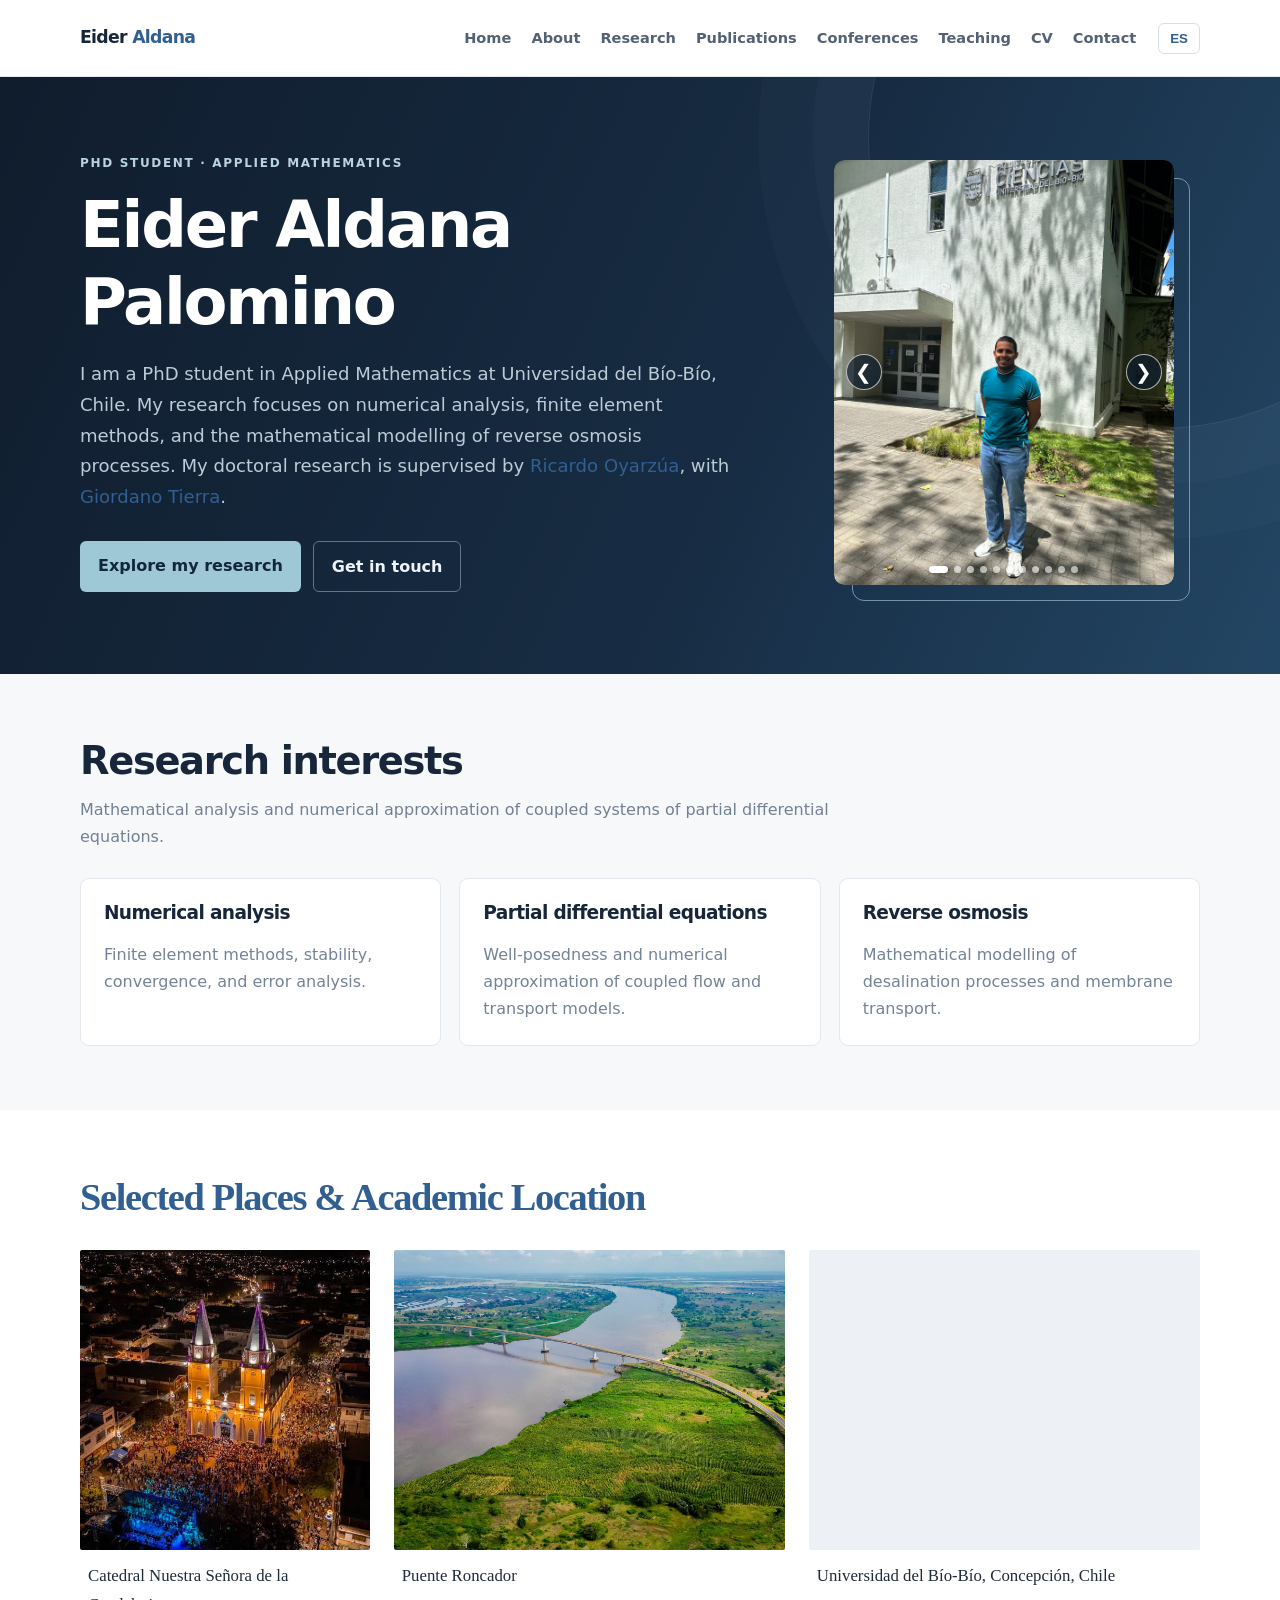
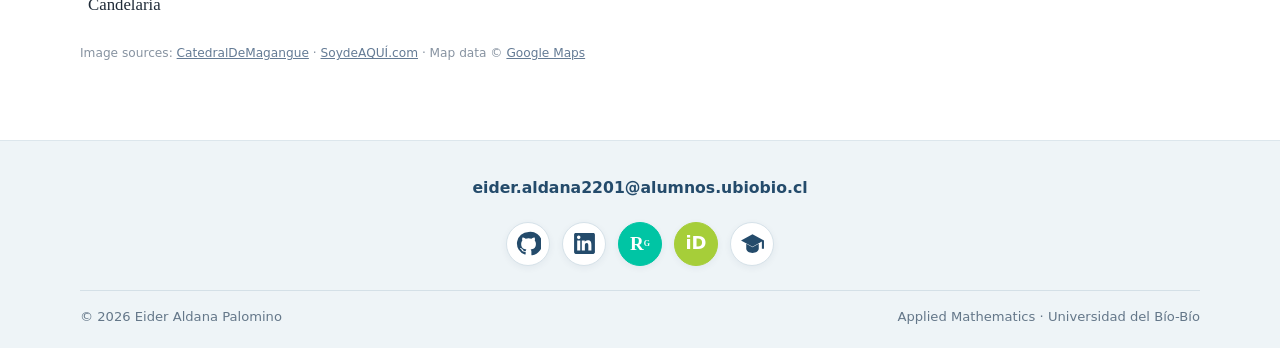
==== commit 1faa287f: "Update teaching records and homepage map location" ====
--- a/index.html
+++ b/index.html
@@ -65,7 +65,7 @@
 
   <section class="section random-pics">
     <div class="container">
-      <h2 data-en="Random pics" data-es="Fotografías">Random pics</h2>
+      <h2 data-en="Selected Places & Academic Location" data-es="Fotografías">Selected Places & Academic Location</h2>
       <div class="photo-grid">
         <figure class="photo-card">
           <img src="assets/Iglesia.jpeg" alt="Catedral Nuestra Señora de la Candelaria in Barranquilla">
@@ -76,12 +76,17 @@
           <figcaption data-en="Puente Roncador" data-es="Puente Roncador">Puente Roncador</figcaption>
         </figure>
         <figure class="photo-card map-card">
-          <iframe title="Map of Magangué, Bolívar, Colombia" loading="lazy"
-            src="https://www.openstreetmap.org/export/embed.html?bbox=-74.82%2C9.20%2C-74.69%2C9.29&layer=mapnik&marker=9.2412%2C-74.7567"></iframe>
-          <figcaption data-en="Magangué, Bolívar, Colombia" data-es="Magangué, Bolívar, Colombia">Magangué, Bolívar, Colombia</figcaption>
+           <iframe
+       title="Universidad del Bío-Bío, Concepción, Chile"
+       loading="lazy"
+       src="https://www.google.com/maps?q=Universidad+del+Bio+Bio,+Collao,+Concepcion,+Chile&ll=-36.821412,-73.0120253&z=14&t=m&output=embed"
+       allowfullscreen
+       referrerpolicy="no-referrer-when-downgrade">
+      </iframe>
+          <figcaption data-en="Universidad del Bío-Bío, Concepción, Chile" data-es="Universidad del Bío-Bío, Concepción, Chile">Universidad del Bío-Bío, Concepción, Chile</figcaption>
         </figure>
       </div>
-      <p class="image-credits">Image sources: <a href="https://www.facebook.com/CatedralDeMagangue/photos/929983806004575/" target="_blank" rel="noopener">CatedralDeMagangue</a> · <a href="https://www.facebook.com/soydeaqui.co/posts/el-imponente-puente-roncador-ubicado-en-magangu%C3%A9-bol%C3%ADvar/1039724441500124/" target="_blank" rel="noopener">SoydeAQUÍ.com</a> · Map data © <a href="https://www.openstreetmap.org/" target="_blank" rel="noopener">OpenStreetMap</a></p>
+      <p class="image-credits">Image sources: <a href="https://www.facebook.com/CatedralDeMagangue/photos/929983806004575/" target="_blank" rel="noopener">CatedralDeMagangue</a> · <a href="https://www.facebook.com/soydeaqui.co/posts/el-imponente-puente-roncador-ubicado-en-magangu%C3%A9-bol%C3%ADvar/1039724441500124/" target="_blank" rel="noopener">SoydeAQUÍ.com</a> · Map data © <a href="https://www.google.com/maps" target="_blank" rel="noopener">Google Maps</a></p>
     </div>
   </section>
 
--- a/styles.css
+++ b/styles.css
@@ -86,7 +86,7 @@
 
 
 .random-pics { background: #fff; }
-.random-pics h2 { color: #245fba; font-family: Georgia, serif; }
+.random-pics h2 { color: #315f91; font-family: Georgia, serif; }
 .photo-grid { display: grid; grid-template-columns: 1fr 1.35fr 1.35fr; gap: 24px; align-items: start; margin-top: 30px; }
 .photo-card { margin: 0; min-width: 0; }
 .photo-card img, .photo-card iframe { display: block; width: 100%; height: 300px; object-fit: cover; border: 0; border-radius: 2px; background: #edf1f5; }
@@ -204,3 +204,68 @@
 .carousel-control:focus-visible, .carousel-indicators button:focus-visible { outline: 2px solid #fff; outline-offset: 3px; }
 @media (max-width: 760px) { .photo-carousel { width: min(76%, 300px); } }
 @media (prefers-reduced-motion: reduce) { .carousel-image, .carousel-control { transition: none; } }
+
+
+/* Numerical simulations within the reverse osmosis research section */
+.simulation-section {
+  margin: 34px 0 42px;
+}
+.simulation-heading {
+  color: var(--ink);
+  font-size: 1.35rem;
+  margin: 0 0 16px;
+  letter-spacing: -.025em;
+}
+.simulation-grid {
+  display: grid;
+  grid-template-columns: repeat(3, minmax(0, 1fr));
+  gap: 16px;
+  align-items: stretch;
+}
+.simulation-card {
+  min-width: 0;
+  margin: 0;
+  padding: 12px;
+  background: var(--white);
+  border: 1px solid var(--line);
+  border-radius: 9px;
+  box-shadow: 0 3px 12px rgba(23, 38, 58, .045);
+}
+.simulation-media {
+  display: flex;
+  align-items: center;
+  justify-content: center;
+  width: 100%;
+  aspect-ratio: 16 / 9;
+  overflow: hidden;
+  border-radius: 6px;
+  background: #edf2f6;
+}
+.simulation-media img,
+.simulation-media video {
+  display: block;
+  width: 100%;
+  height: 100%;
+  object-fit: contain;
+}
+.simulation-card figcaption {
+  padding: 12px 2px 2px;
+}
+.simulation-card h4 {
+  margin: 0 0 5px;
+  color: var(--ink);
+  font-size: 1rem;
+  line-height: 1.35;
+}
+.simulation-card p {
+  margin: 0;
+  color: var(--muted);
+  font-size: .88rem;
+  line-height: 1.5;
+}
+@media (max-width: 850px) {
+  .simulation-grid { grid-template-columns: repeat(2, minmax(0, 1fr)); }
+}
+@media (max-width: 560px) {
+  .simulation-grid { grid-template-columns: 1fr; }
+}
